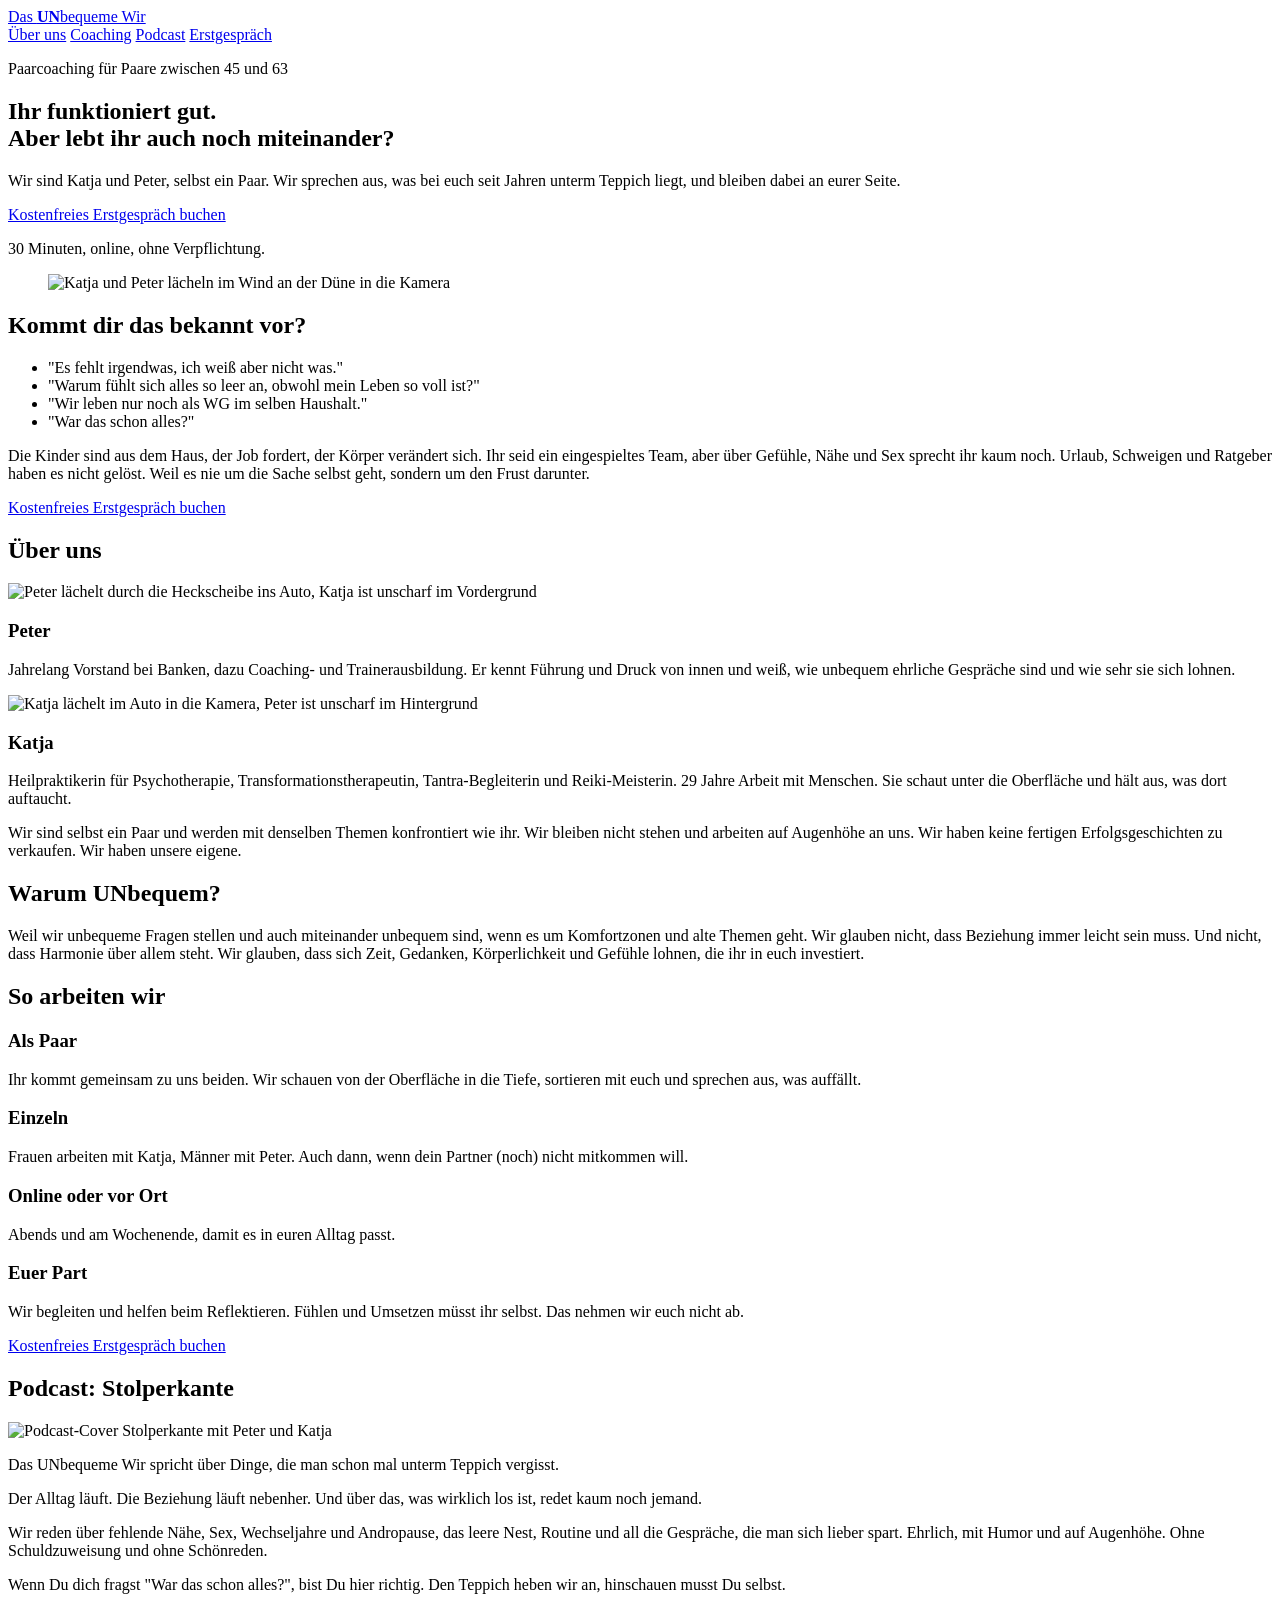
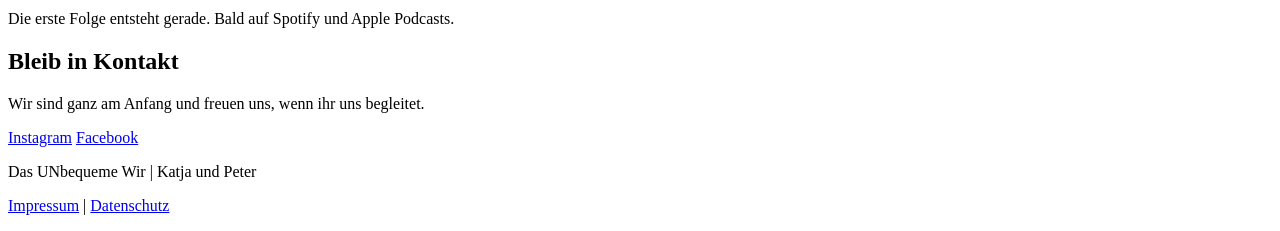
==== index.html @ f59c5ef7 "Add files via upload" ====
<!doctype html>
<html lang="de">
<head>
<meta charset="utf-8">
<meta name="viewport" content="width=device-width, initial-scale=1">
<title>Das UNbequeme Wir | Paarcoaching ab 45</title>
<meta name="description" content="Paarcoaching für Paare zwischen 45 und 63. Wir sind selbst ein Paar und sprechen aus, was sonst unterm Teppich bleibt. Kostenfreies Erstgespräch.">
<link rel="stylesheet" href="style.css">
</head>
<body>

<header class="top">
  <a class="logo" href="#">Das <b>UN</b>bequeme Wir</a>
  <nav>
    <a href="#ueber-uns">Über uns</a>
    <a href="#coaching">Coaching</a>
    <a href="#podcast">Podcast</a>
    <a class="btn small" href="https://zeeg.me/seelenrevolte/30min_gratis">Erstgespräch</a>
  </nav>
</header>

<main>

<section class="hero">
  <p class="kicker">Paarcoaching für Paare zwischen 45 und 63</p>
  <h1>Ihr funktioniert gut.<br>Aber lebt ihr auch noch miteinander?</h1>
  <p class="lead">Wir sind Katja und Peter, selbst ein Paar. Wir sprechen aus, was bei euch seit Jahren unterm Teppich liegt, und bleiben dabei an eurer Seite.</p>
  <a class="btn" href="https://zeeg.me/seelenrevolte/30min_gratis">Kostenfreies Erstgespräch buchen</a>
  <p class="small">30 Minuten, online, ohne Verpflichtung.</p>
  <figure class="foto wide">
    <img src="images/paar-strand.jpg" alt="Katja und Peter lächeln im Wind an der Düne in die Kamera" width="1600" height="1200">
  </figure>
</section>

<section class="band">
  <h2>Kommt dir das bekannt vor?</h2>
  <ul class="quotes">
    <li>"Es fehlt irgendwas, ich weiß aber nicht was."</li>
    <li>"Warum fühlt sich alles so leer an, obwohl mein Leben so voll ist?"</li>
    <li>"Wir leben nur noch als WG im selben Haushalt."</li>
    <li>"War das schon alles?"</li>
  </ul>
  <p class="center">Die Kinder sind aus dem Haus, der Job fordert, der Körper verändert sich. Ihr seid ein eingespieltes Team, aber über Gefühle, Nähe und Sex sprecht ihr kaum noch. Urlaub, Schweigen und Ratgeber haben es nicht gelöst. Weil es nie um die Sache selbst geht, sondern um den Frust darunter.</p>
  <p class="center"><a class="btn" href="https://zeeg.me/seelenrevolte/30min_gratis">Kostenfreies Erstgespräch buchen</a></p>
</section>

<section id="ueber-uns" class="wrap">
  <h2>Über uns</h2>
  <div class="two">
    <div>
      <img class="portrait" src="images/peter-auto.jpg" alt="Peter lächelt durch die Heckscheibe ins Auto, Katja ist unscharf im Vordergrund" width="1200" height="1600" loading="lazy">
      <h3>Peter</h3>
      <p>Jahrelang Vorstand bei Banken, dazu Coaching- und Trainerausbildung. Er kennt Führung und Druck von innen und weiß, wie unbequem ehrliche Gespräche sind und wie sehr sie sich lohnen.</p>
    </div>
    <div>
      <img class="portrait" src="images/katja-auto.jpg" alt="Katja lächelt im Auto in die Kamera, Peter ist unscharf im Hintergrund" width="1200" height="1600" loading="lazy">
      <h3>Katja</h3>
      <p>Heilpraktikerin für Psychotherapie, Transformationstherapeutin, Tantra-Begleiterin und Reiki-Meisterin. 29 Jahre Arbeit mit Menschen. Sie schaut unter die Oberfläche und hält aus, was dort auftaucht.</p>
    </div>
  </div>
  <p class="center">Wir sind selbst ein Paar und werden mit denselben Themen konfrontiert wie ihr. Wir bleiben nicht stehen und arbeiten auf Augenhöhe an uns. Wir haben keine fertigen Erfolgsgeschichten zu verkaufen. Wir haben unsere eigene.</p>
</section>

<section class="band">
  <h2>Warum UNbequem?</h2>
  <p class="center">Weil wir unbequeme Fragen stellen und auch miteinander unbequem sind, wenn es um Komfortzonen und alte Themen geht. Wir glauben nicht, dass Beziehung immer leicht sein muss. Und nicht, dass Harmonie über allem steht. Wir glauben, dass sich Zeit, Gedanken, Körperlichkeit und Gefühle lohnen, die ihr in euch investiert.</p>
</section>

<section id="coaching" class="wrap">
  <h2>So arbeiten wir</h2>
  <div class="grid">
    <div class="card"><h3>Als Paar</h3><p>Ihr kommt gemeinsam zu uns beiden. Wir schauen von der Oberfläche in die Tiefe, sortieren mit euch und sprechen aus, was auffällt.</p></div>
    <div class="card"><h3>Einzeln</h3><p>Frauen arbeiten mit Katja, Männer mit Peter. Auch dann, wenn dein Partner (noch) nicht mitkommen will.</p></div>
    <div class="card"><h3>Online oder vor Ort</h3><p>Abends und am Wochenende, damit es in euren Alltag passt.</p></div>
    <div class="card"><h3>Euer Part</h3><p>Wir begleiten und helfen beim Reflektieren. Fühlen und Umsetzen müsst ihr selbst. Das nehmen wir euch nicht ab.</p></div>
  </div>
  <p class="center"><a class="btn" href="https://zeeg.me/seelenrevolte/30min_gratis">Kostenfreies Erstgespräch buchen</a></p>
</section>

<section id="podcast" class="band">
  <h2>Podcast: Stolperkante</h2>
  <img class="cover" src="images/podcast-cover.jpg" alt="Podcast-Cover Stolperkante mit Peter und Katja" width="900" height="900" loading="lazy">
  <p class="center">Das UNbequeme Wir spricht über Dinge, die man schon mal unterm Teppich vergisst.</p>
  <p>Der Alltag läuft. Die Beziehung läuft nebenher. Und über das, was wirklich los ist, redet kaum noch jemand.</p>
  <p>Wir reden über fehlende Nähe, Sex, Wechseljahre und Andropause, das leere Nest, Routine und all die Gespräche, die man sich lieber spart. Ehrlich, mit Humor und auf Augenhöhe. Ohne Schuldzuweisung und ohne Schönreden.</p>
  <p>Wenn Du dich fragst "War das schon alles?", bist Du hier richtig. Den Teppich heben wir an, hinschauen musst Du selbst.</p>
  <p class="center small">Die erste Folge entsteht gerade. Bald auf Spotify und Apple Podcasts.</p>
</section>

<section class="wrap center">
  <h2>Bleib in Kontakt</h2>
  <p>Wir sind ganz am Anfang und freuen uns, wenn ihr uns begleitet.</p>
  <p><a class="btn ghost" href="https://www.instagram.com/dasunbequemewir">Instagram</a>
  <a class="btn ghost" href="https://www.facebook.com/people/Das-UNbequeme-Wir/61579432570109/">Facebook</a></p>
</section>

</main>

<footer>
  <p>Das UNbequeme Wir | Katja und Peter</p>
  <p><a href="impressum.html">Impressum</a> | <a href="datenschutz.html">Datenschutz</a></p>
</footer>

</body>
</html>
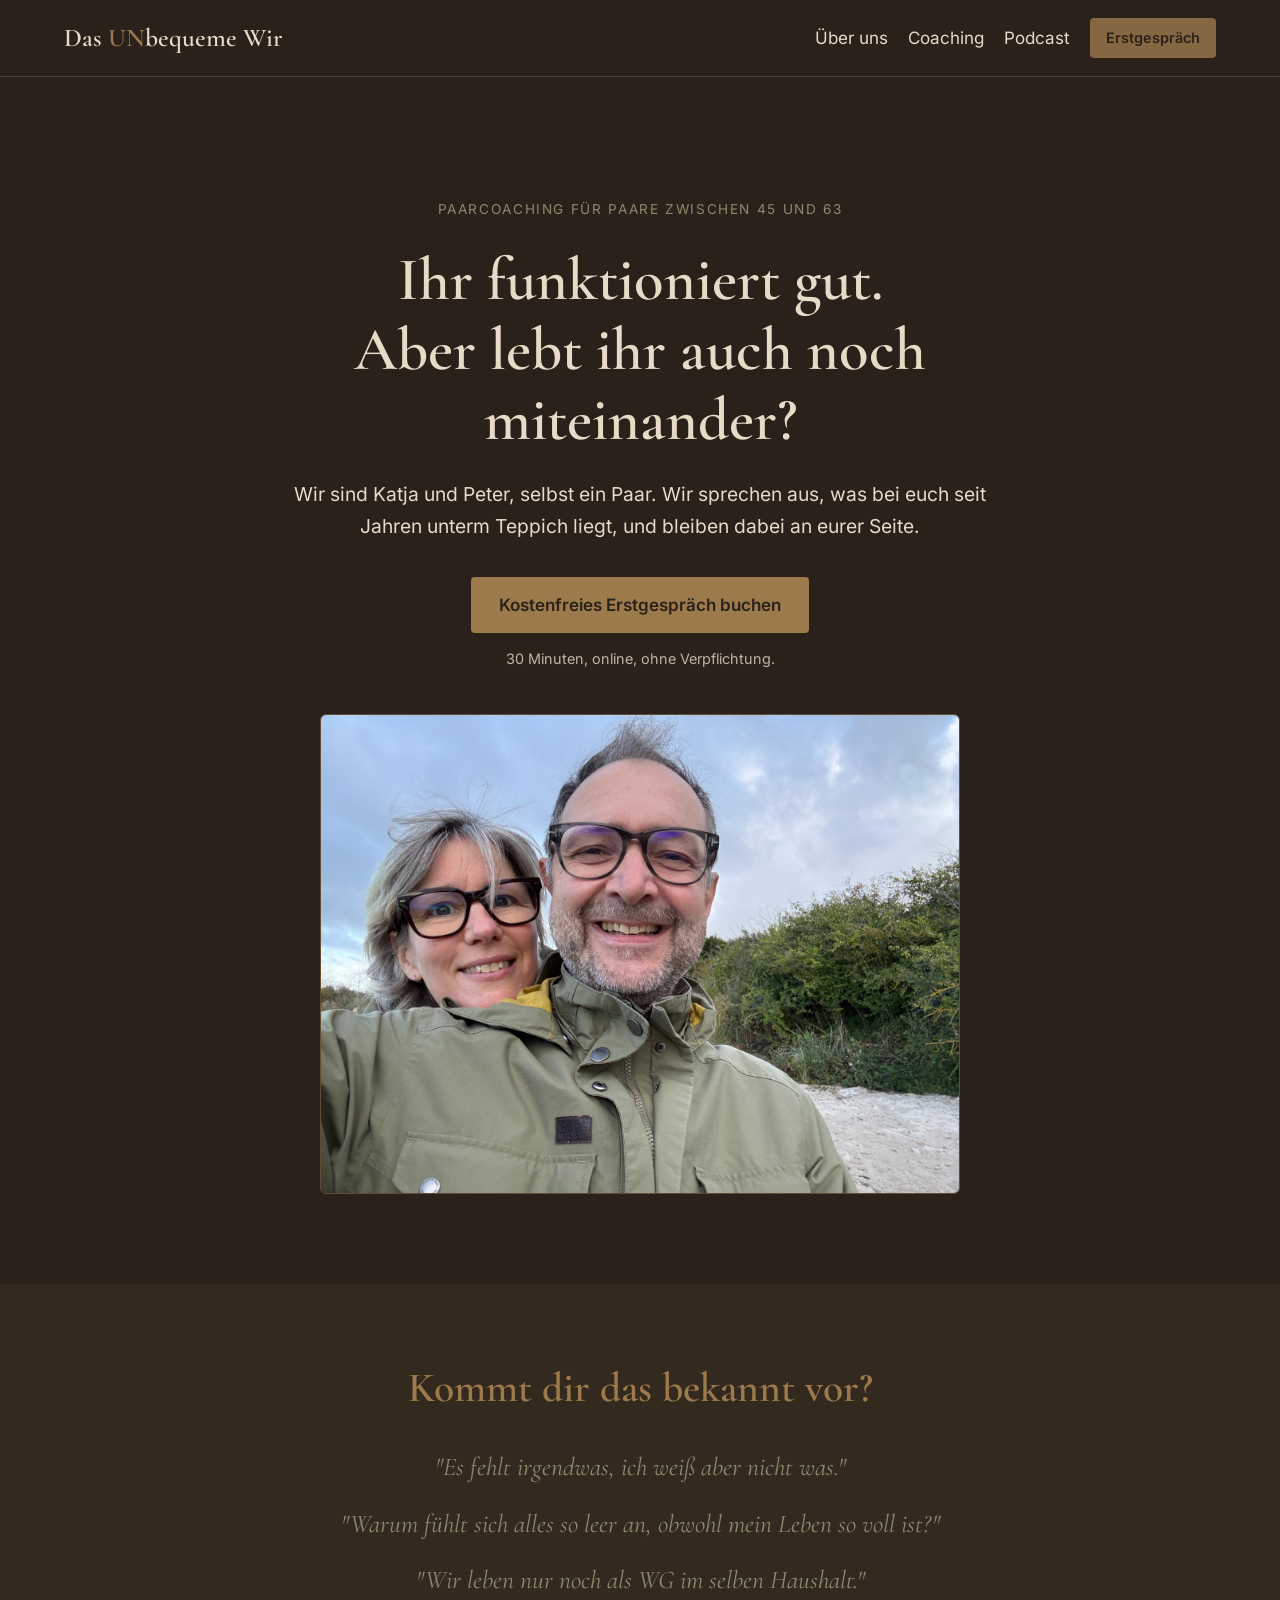
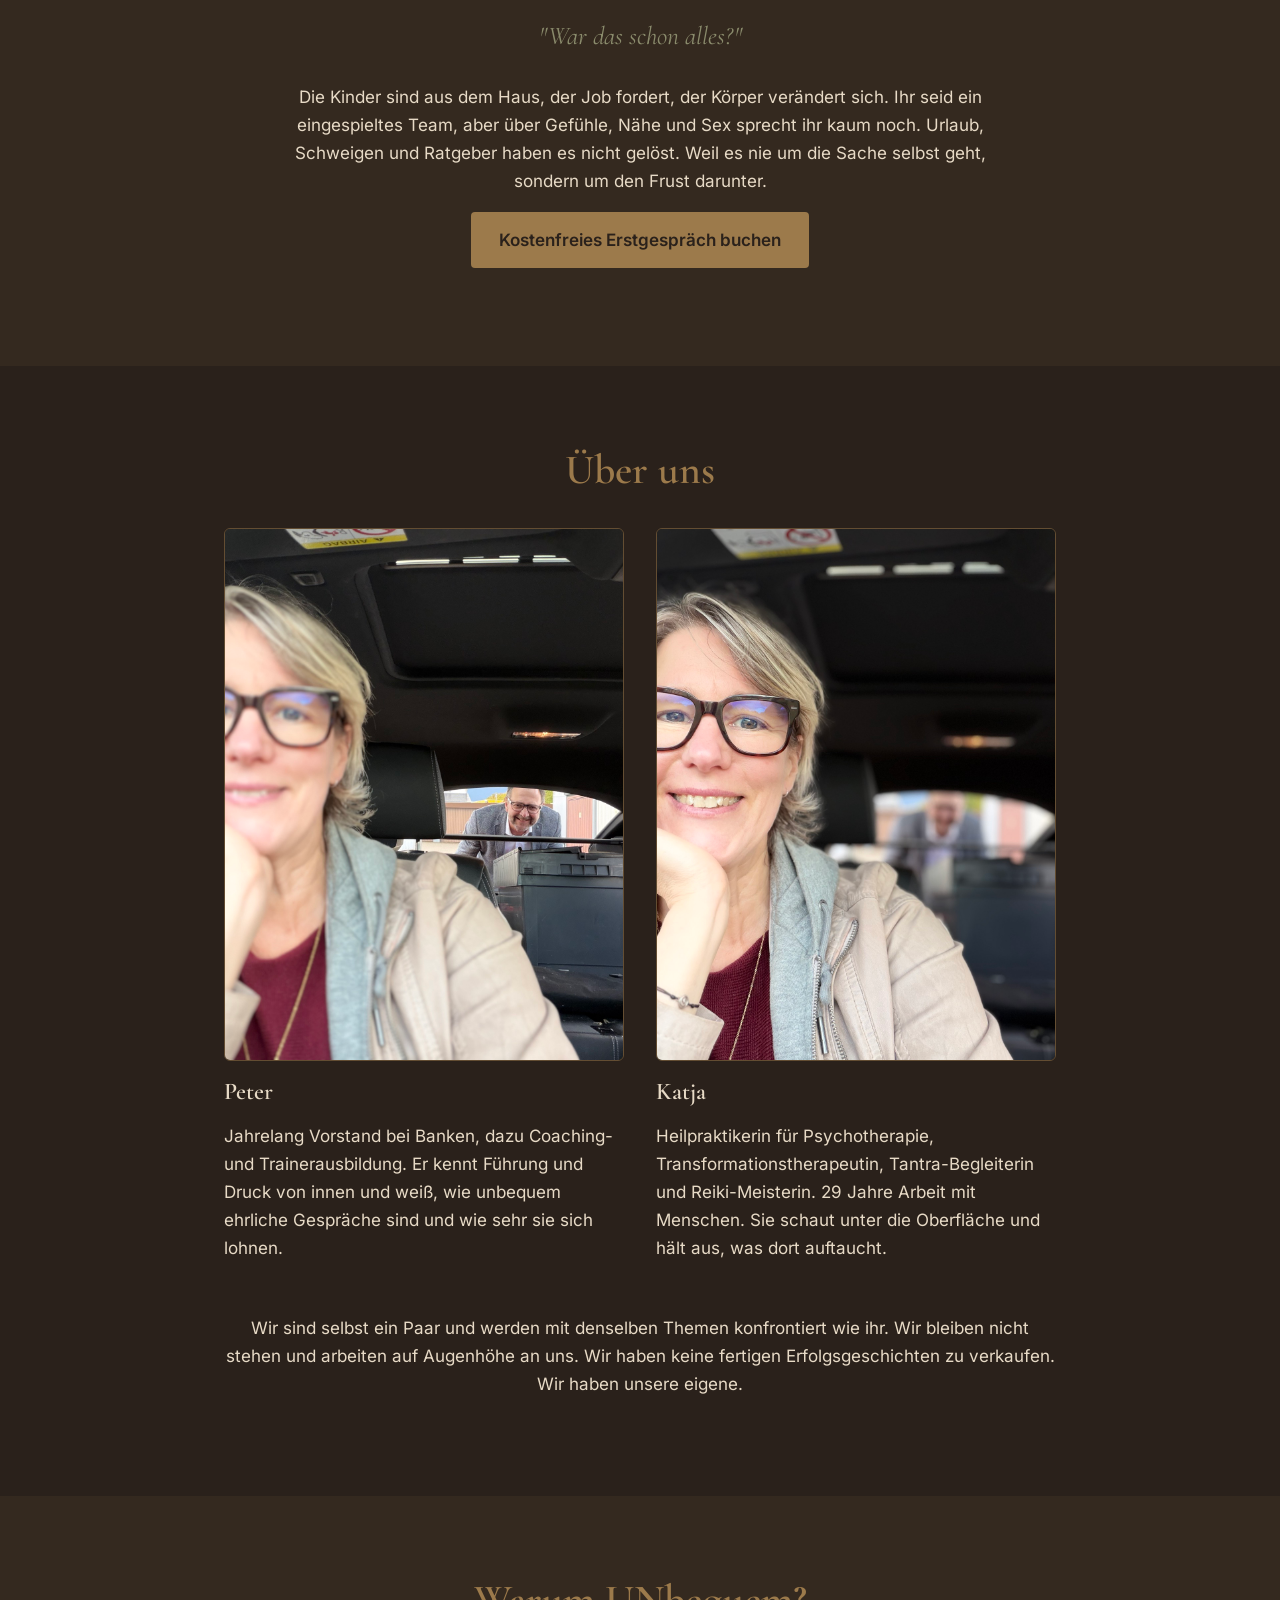
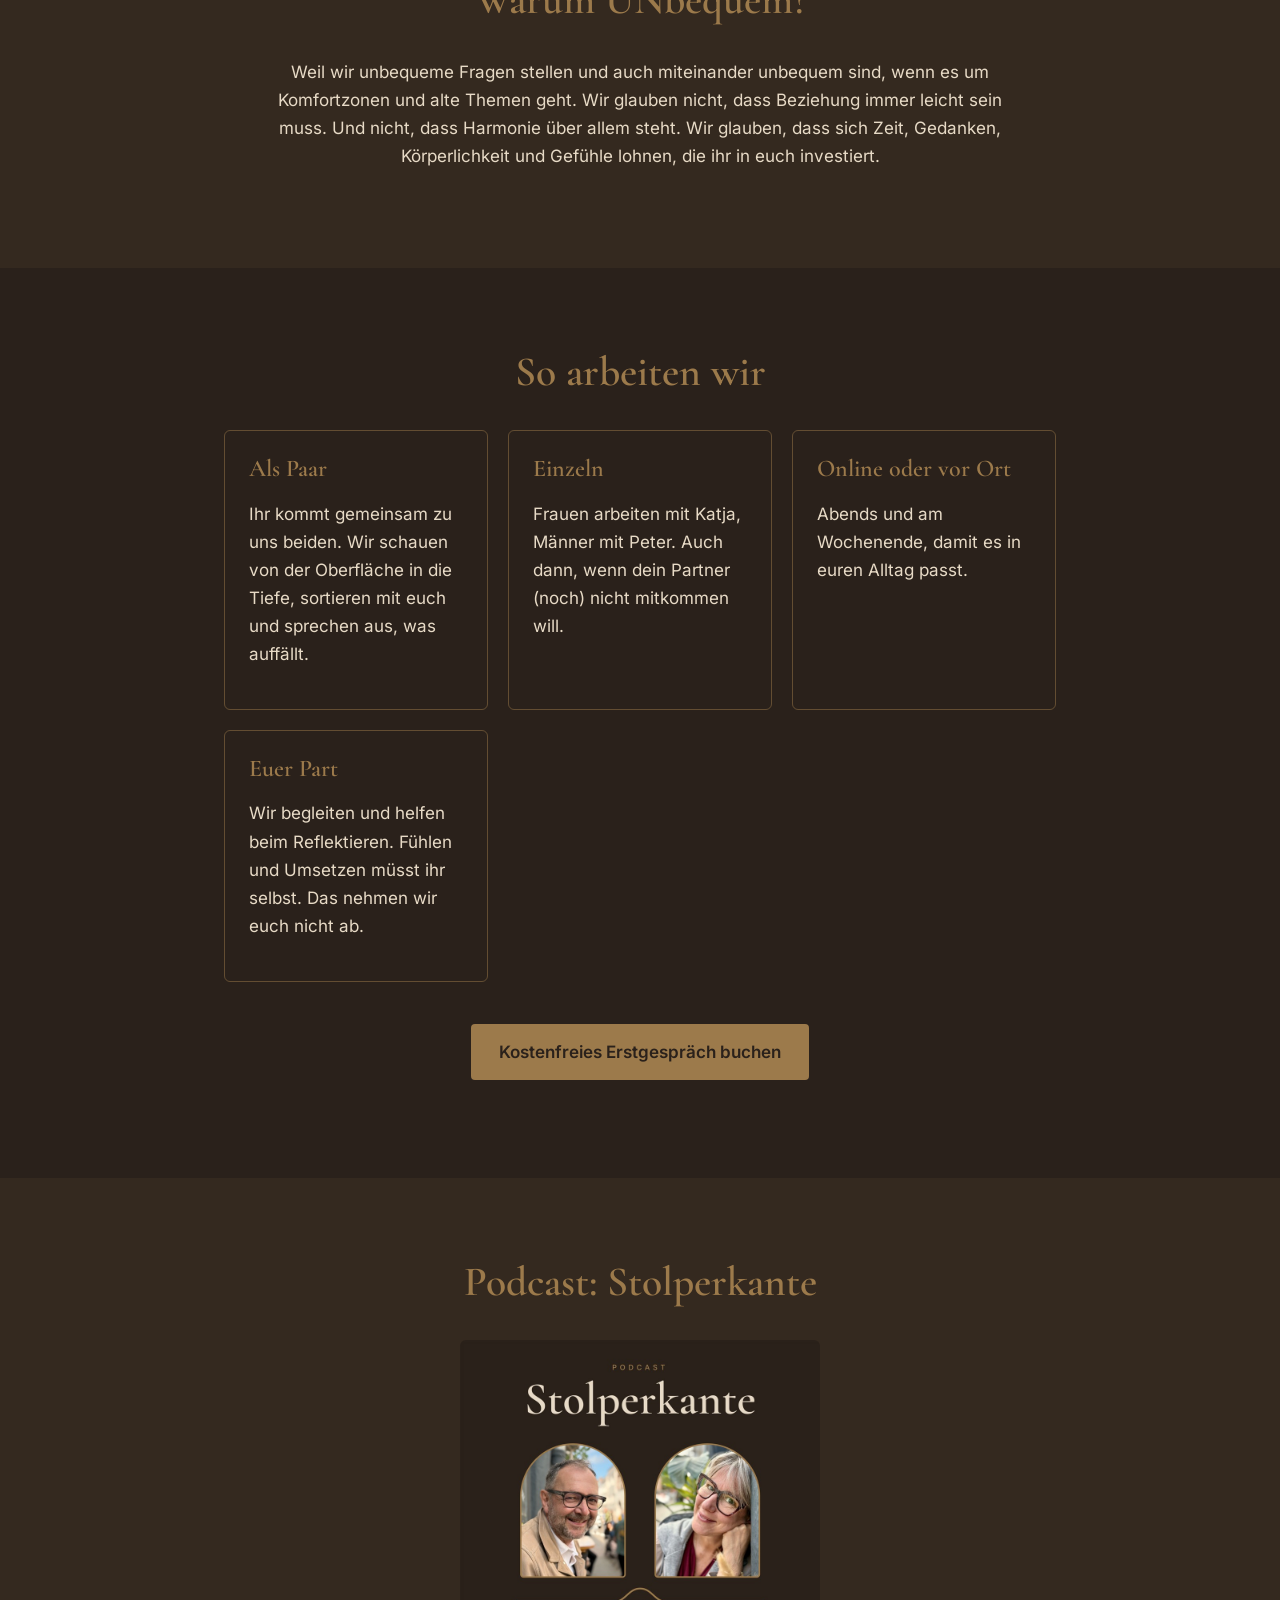
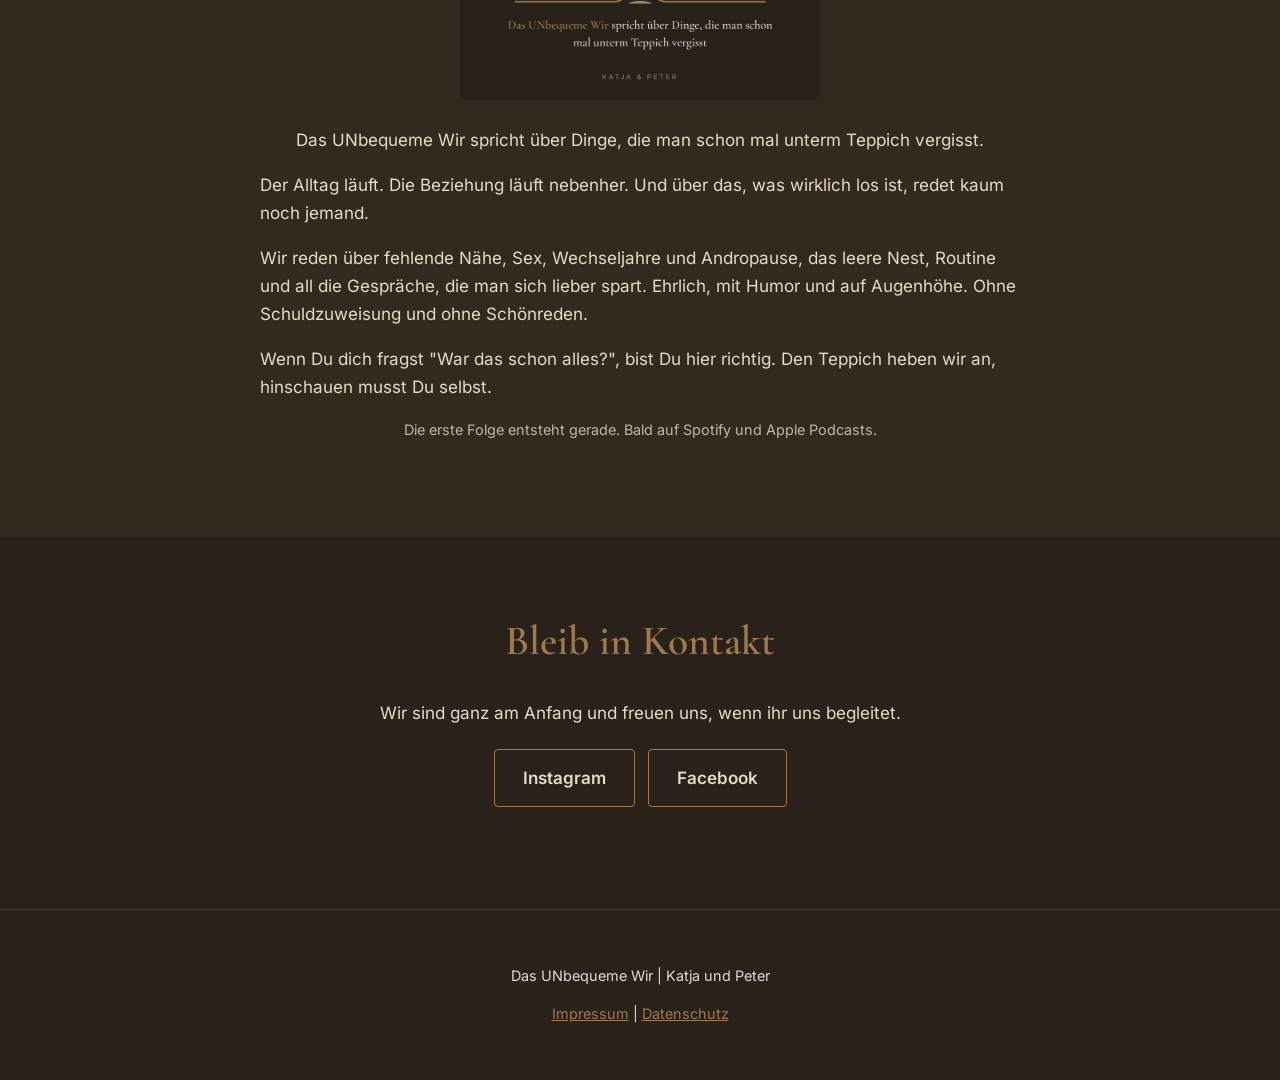
==== commit 8cceb935: "Add files via upload" ====
--- a/index.html
+++ b/index.html
@@ -1,105 +1,105 @@
-<!doctype html>
-<html lang="de">
-<head>
-<meta charset="utf-8">
-<meta name="viewport" content="width=device-width, initial-scale=1">
-<title>Das UNbequeme Wir | Paarcoaching ab 45</title>
-<meta name="description" content="Paarcoaching für Paare zwischen 45 und 63. Wir sind selbst ein Paar und sprechen aus, was sonst unterm Teppich bleibt. Kostenfreies Erstgespräch.">
-<link rel="stylesheet" href="style.css">
-</head>
-<body>
-
-<header class="top">
-  <a class="logo" href="#">Das <b>UN</b>bequeme Wir</a>
-  <nav>
-    <a href="#ueber-uns">Über uns</a>
-    <a href="#coaching">Coaching</a>
-    <a href="#podcast">Podcast</a>
-    <a class="btn small" href="https://zeeg.me/seelenrevolte/30min_gratis">Erstgespräch</a>
-  </nav>
-</header>
-
-<main>
-
-<section class="hero">
-  <p class="kicker">Paarcoaching für Paare zwischen 45 und 63</p>
-  <h1>Ihr funktioniert gut.<br>Aber lebt ihr auch noch miteinander?</h1>
-  <p class="lead">Wir sind Katja und Peter, selbst ein Paar. Wir sprechen aus, was bei euch seit Jahren unterm Teppich liegt, und bleiben dabei an eurer Seite.</p>
-  <a class="btn" href="https://zeeg.me/seelenrevolte/30min_gratis">Kostenfreies Erstgespräch buchen</a>
-  <p class="small">30 Minuten, online, ohne Verpflichtung.</p>
-  <figure class="foto wide">
-    <img src="images/paar-strand.jpg" alt="Katja und Peter lächeln im Wind an der Düne in die Kamera" width="1600" height="1200">
-  </figure>
-</section>
-
-<section class="band">
-  <h2>Kommt dir das bekannt vor?</h2>
-  <ul class="quotes">
-    <li>"Es fehlt irgendwas, ich weiß aber nicht was."</li>
-    <li>"Warum fühlt sich alles so leer an, obwohl mein Leben so voll ist?"</li>
-    <li>"Wir leben nur noch als WG im selben Haushalt."</li>
-    <li>"War das schon alles?"</li>
-  </ul>
-  <p class="center">Die Kinder sind aus dem Haus, der Job fordert, der Körper verändert sich. Ihr seid ein eingespieltes Team, aber über Gefühle, Nähe und Sex sprecht ihr kaum noch. Urlaub, Schweigen und Ratgeber haben es nicht gelöst. Weil es nie um die Sache selbst geht, sondern um den Frust darunter.</p>
-  <p class="center"><a class="btn" href="https://zeeg.me/seelenrevolte/30min_gratis">Kostenfreies Erstgespräch buchen</a></p>
-</section>
-
-<section id="ueber-uns" class="wrap">
-  <h2>Über uns</h2>
-  <div class="two">
-    <div>
-      <img class="portrait" src="images/peter-auto.jpg" alt="Peter lächelt durch die Heckscheibe ins Auto, Katja ist unscharf im Vordergrund" width="1200" height="1600" loading="lazy">
-      <h3>Peter</h3>
-      <p>Jahrelang Vorstand bei Banken, dazu Coaching- und Trainerausbildung. Er kennt Führung und Druck von innen und weiß, wie unbequem ehrliche Gespräche sind und wie sehr sie sich lohnen.</p>
-    </div>
-    <div>
-      <img class="portrait" src="images/katja-auto.jpg" alt="Katja lächelt im Auto in die Kamera, Peter ist unscharf im Hintergrund" width="1200" height="1600" loading="lazy">
-      <h3>Katja</h3>
-      <p>Heilpraktikerin für Psychotherapie, Transformationstherapeutin, Tantra-Begleiterin und Reiki-Meisterin. 29 Jahre Arbeit mit Menschen. Sie schaut unter die Oberfläche und hält aus, was dort auftaucht.</p>
-    </div>
-  </div>
-  <p class="center">Wir sind selbst ein Paar und werden mit denselben Themen konfrontiert wie ihr. Wir bleiben nicht stehen und arbeiten auf Augenhöhe an uns. Wir haben keine fertigen Erfolgsgeschichten zu verkaufen. Wir haben unsere eigene.</p>
-</section>
-
-<section class="band">
-  <h2>Warum UNbequem?</h2>
-  <p class="center">Weil wir unbequeme Fragen stellen und auch miteinander unbequem sind, wenn es um Komfortzonen und alte Themen geht. Wir glauben nicht, dass Beziehung immer leicht sein muss. Und nicht, dass Harmonie über allem steht. Wir glauben, dass sich Zeit, Gedanken, Körperlichkeit und Gefühle lohnen, die ihr in euch investiert.</p>
-</section>
-
-<section id="coaching" class="wrap">
-  <h2>So arbeiten wir</h2>
-  <div class="grid">
-    <div class="card"><h3>Als Paar</h3><p>Ihr kommt gemeinsam zu uns beiden. Wir schauen von der Oberfläche in die Tiefe, sortieren mit euch und sprechen aus, was auffällt.</p></div>
-    <div class="card"><h3>Einzeln</h3><p>Frauen arbeiten mit Katja, Männer mit Peter. Auch dann, wenn dein Partner (noch) nicht mitkommen will.</p></div>
-    <div class="card"><h3>Online oder vor Ort</h3><p>Abends und am Wochenende, damit es in euren Alltag passt.</p></div>
-    <div class="card"><h3>Euer Part</h3><p>Wir begleiten und helfen beim Reflektieren. Fühlen und Umsetzen müsst ihr selbst. Das nehmen wir euch nicht ab.</p></div>
-  </div>
-  <p class="center"><a class="btn" href="https://zeeg.me/seelenrevolte/30min_gratis">Kostenfreies Erstgespräch buchen</a></p>
-</section>
-
-<section id="podcast" class="band">
-  <h2>Podcast: Stolperkante</h2>
-  <img class="cover" src="images/podcast-cover.jpg" alt="Podcast-Cover Stolperkante mit Peter und Katja" width="900" height="900" loading="lazy">
-  <p class="center">Das UNbequeme Wir spricht über Dinge, die man schon mal unterm Teppich vergisst.</p>
-  <p>Der Alltag läuft. Die Beziehung läuft nebenher. Und über das, was wirklich los ist, redet kaum noch jemand.</p>
-  <p>Wir reden über fehlende Nähe, Sex, Wechseljahre und Andropause, das leere Nest, Routine und all die Gespräche, die man sich lieber spart. Ehrlich, mit Humor und auf Augenhöhe. Ohne Schuldzuweisung und ohne Schönreden.</p>
-  <p>Wenn Du dich fragst "War das schon alles?", bist Du hier richtig. Den Teppich heben wir an, hinschauen musst Du selbst.</p>
-  <p class="center small">Die erste Folge entsteht gerade. Bald auf Spotify und Apple Podcasts.</p>
-</section>
-
-<section class="wrap center">
-  <h2>Bleib in Kontakt</h2>
-  <p>Wir sind ganz am Anfang und freuen uns, wenn ihr uns begleitet.</p>
-  <p><a class="btn ghost" href="https://www.instagram.com/dasunbequemewir">Instagram</a>
-  <a class="btn ghost" href="https://www.facebook.com/people/Das-UNbequeme-Wir/61579432570109/">Facebook</a></p>
-</section>
-
-</main>
-
-<footer>
-  <p>Das UNbequeme Wir | Katja und Peter</p>
-  <p><a href="impressum.html">Impressum</a> | <a href="datenschutz.html">Datenschutz</a></p>
-</footer>
-
-</body>
-</html>
+<!doctype html>
+<html lang="de">
+<head>
+<meta charset="utf-8">
+<meta name="viewport" content="width=device-width, initial-scale=1">
+<title>Das UNbequeme Wir | Paarcoaching ab 45</title>
+<meta name="description" content="Paarcoaching für Paare zwischen 45 und 63. Wir sind selbst ein Paar und sprechen aus, was sonst unterm Teppich bleibt. Kostenfreies Erstgespräch.">
+<link rel="stylesheet" href="style.css">
+</head>
+<body>
+
+<header class="top">
+  <a class="logo" href="#">Das <b>UN</b>bequeme Wir</a>
+  <nav>
+    <a href="#ueber-uns">Über uns</a>
+    <a href="#coaching">Coaching</a>
+    <a href="#podcast">Podcast</a>
+    <a class="btn small" href="https://zeeg.me/seelenrevolte/30min_gratis">Erstgespräch</a>
+  </nav>
+</header>
+
+<main>
+
+<section class="hero">
+  <p class="kicker">Paarcoaching für Paare zwischen 45 und 63</p>
+  <h1>Ihr funktioniert gut.<br>Aber lebt ihr auch noch miteinander?</h1>
+  <p class="lead">Wir sind Katja und Peter, selbst ein Paar. Wir sprechen aus, was bei euch seit Jahren unterm Teppich liegt, und bleiben dabei an eurer Seite.</p>
+  <a class="btn" href="https://zeeg.me/seelenrevolte/30min_gratis">Kostenfreies Erstgespräch buchen</a>
+  <p class="small">30 Minuten, online, ohne Verpflichtung.</p>
+  <figure class="foto wide">
+    <img src="paar-strand.jpg" alt="Katja und Peter lächeln im Wind an der Düne in die Kamera" width="1600" height="1200">
+  </figure>
+</section>
+
+<section class="band">
+  <h2>Kommt dir das bekannt vor?</h2>
+  <ul class="quotes">
+    <li>"Es fehlt irgendwas, ich weiß aber nicht was."</li>
+    <li>"Warum fühlt sich alles so leer an, obwohl mein Leben so voll ist?"</li>
+    <li>"Wir leben nur noch als WG im selben Haushalt."</li>
+    <li>"War das schon alles?"</li>
+  </ul>
+  <p class="center">Die Kinder sind aus dem Haus, der Job fordert, der Körper verändert sich. Ihr seid ein eingespieltes Team, aber über Gefühle, Nähe und Sex sprecht ihr kaum noch. Urlaub, Schweigen und Ratgeber haben es nicht gelöst. Weil es nie um die Sache selbst geht, sondern um den Frust darunter.</p>
+  <p class="center"><a class="btn" href="https://zeeg.me/seelenrevolte/30min_gratis">Kostenfreies Erstgespräch buchen</a></p>
+</section>
+
+<section id="ueber-uns" class="wrap">
+  <h2>Über uns</h2>
+  <div class="two">
+    <div>
+      <img class="portrait" src="peter-auto.jpg" alt="Peter lächelt durch die Heckscheibe ins Auto, Katja ist unscharf im Vordergrund" width="1200" height="1600" loading="lazy">
+      <h3>Peter</h3>
+      <p>Jahrelang Vorstand bei Banken, dazu Coaching- und Trainerausbildung. Er kennt Führung und Druck von innen und weiß, wie unbequem ehrliche Gespräche sind und wie sehr sie sich lohnen.</p>
+    </div>
+    <div>
+      <img class="portrait" src="katja-auto.jpg" alt="Katja lächelt im Auto in die Kamera, Peter ist unscharf im Hintergrund" width="1200" height="1600" loading="lazy">
+      <h3>Katja</h3>
+      <p>Heilpraktikerin für Psychotherapie, Transformationstherapeutin, Tantra-Begleiterin und Reiki-Meisterin. 29 Jahre Arbeit mit Menschen. Sie schaut unter die Oberfläche und hält aus, was dort auftaucht.</p>
+    </div>
+  </div>
+  <p class="center">Wir sind selbst ein Paar und werden mit denselben Themen konfrontiert wie ihr. Wir bleiben nicht stehen und arbeiten auf Augenhöhe an uns. Wir haben keine fertigen Erfolgsgeschichten zu verkaufen. Wir haben unsere eigene.</p>
+</section>
+
+<section class="band">
+  <h2>Warum UNbequem?</h2>
+  <p class="center">Weil wir unbequeme Fragen stellen und auch miteinander unbequem sind, wenn es um Komfortzonen und alte Themen geht. Wir glauben nicht, dass Beziehung immer leicht sein muss. Und nicht, dass Harmonie über allem steht. Wir glauben, dass sich Zeit, Gedanken, Körperlichkeit und Gefühle lohnen, die ihr in euch investiert.</p>
+</section>
+
+<section id="coaching" class="wrap">
+  <h2>So arbeiten wir</h2>
+  <div class="grid">
+    <div class="card"><h3>Als Paar</h3><p>Ihr kommt gemeinsam zu uns beiden. Wir schauen von der Oberfläche in die Tiefe, sortieren mit euch und sprechen aus, was auffällt.</p></div>
+    <div class="card"><h3>Einzeln</h3><p>Frauen arbeiten mit Katja, Männer mit Peter. Auch dann, wenn dein Partner (noch) nicht mitkommen will.</p></div>
+    <div class="card"><h3>Online oder vor Ort</h3><p>Abends und am Wochenende, damit es in euren Alltag passt.</p></div>
+    <div class="card"><h3>Euer Part</h3><p>Wir begleiten und helfen beim Reflektieren. Fühlen und Umsetzen müsst ihr selbst. Das nehmen wir euch nicht ab.</p></div>
+  </div>
+  <p class="center"><a class="btn" href="https://zeeg.me/seelenrevolte/30min_gratis">Kostenfreies Erstgespräch buchen</a></p>
+</section>
+
+<section id="podcast" class="band">
+  <h2>Podcast: Stolperkante</h2>
+  <img class="cover" src="podcast-cover.jpg" alt="Podcast-Cover Stolperkante mit Peter und Katja" width="900" height="900" loading="lazy">
+  <p class="center">Das UNbequeme Wir spricht über Dinge, die man schon mal unterm Teppich vergisst.</p>
+  <p>Der Alltag läuft. Die Beziehung läuft nebenher. Und über das, was wirklich los ist, redet kaum noch jemand.</p>
+  <p>Wir reden über fehlende Nähe, Sex, Wechseljahre und Andropause, das leere Nest, Routine und all die Gespräche, die man sich lieber spart. Ehrlich, mit Humor und auf Augenhöhe. Ohne Schuldzuweisung und ohne Schönreden.</p>
+  <p>Wenn Du dich fragst "War das schon alles?", bist Du hier richtig. Den Teppich heben wir an, hinschauen musst Du selbst.</p>
+  <p class="center small">Die erste Folge entsteht gerade. Bald auf Spotify und Apple Podcasts.</p>
+</section>
+
+<section class="wrap center">
+  <h2>Bleib in Kontakt</h2>
+  <p>Wir sind ganz am Anfang und freuen uns, wenn ihr uns begleitet.</p>
+  <p><a class="btn ghost" href="https://www.instagram.com/dasunbequemewir">Instagram</a>
+  <a class="btn ghost" href="https://www.facebook.com/people/Das-UNbequeme-Wir/61579432570109/">Facebook</a></p>
+</section>
+
+</main>
+
+<footer>
+  <p>Das UNbequeme Wir | Katja und Peter</p>
+  <p><a href="impressum.html">Impressum</a> | <a href="datenschutz.html">Datenschutz</a></p>
+</footer>
+
+</body>
+</html>
--- a/style.css
+++ b/style.css
@@ -0,0 +1,45 @@
+@font-face{font-family:"Cormorant Garamond";font-weight:600;font-style:normal;font-display:swap;src:url(cormorant-garamond-latin-600-normal.woff2) format("woff2")}
+@font-face{font-family:"Cormorant Garamond";font-weight:400;font-style:italic;font-display:swap;src:url(cormorant-garamond-latin-400-italic.woff2) format("woff2")}
+@font-face{font-family:Inter;font-weight:400;font-style:normal;font-display:swap;src:url(inter-latin-400-normal.woff2) format("woff2")}
+@font-face{font-family:Inter;font-weight:600;font-style:normal;font-display:swap;src:url(inter-latin-600-normal.woff2) format("woff2")}
+:root{--espresso:#2A211B;--bronze:#9C7A4B;--salbei:#8A8B6C;--sand:#E7DAC6}
+*{box-sizing:border-box}
+html{scroll-behavior:smooth}
+body{margin:0;background:var(--espresso);color:var(--sand);font-family:Inter,system-ui,-apple-system,"Segoe UI",sans-serif;line-height:1.65;font-size:17px}
+h1,h2,h3,.logo{font-family:"Cormorant Garamond",Garamond,Georgia,serif;font-weight:600;line-height:1.15}
+h1{font-size:clamp(2.2rem,6vw,3.8rem);margin:.4em 0}
+h2{font-size:clamp(1.8rem,4vw,2.6rem);color:var(--bronze);text-align:center;margin:0 0 .8em}
+h3{font-size:1.5rem;color:var(--sand);margin:0 0 .3em}
+a{color:var(--bronze)}
+.top{display:flex;justify-content:space-between;align-items:center;flex-wrap:wrap;gap:12px;padding:18px 5vw;border-bottom:1px solid rgba(231,218,198,.15)}
+.logo{font-size:1.6rem;text-decoration:none;color:var(--sand)}
+.logo b{color:var(--bronze)}
+nav{display:flex;gap:20px;align-items:center;flex-wrap:wrap}
+nav a{text-decoration:none;color:var(--sand)}
+.btn{display:inline-block;background:var(--bronze);color:var(--espresso);padding:14px 28px;border-radius:4px;text-decoration:none;font-weight:600}
+.btn:hover{background:var(--sand)}
+.btn.small{padding:8px 16px;color:var(--espresso)}
+.btn.ghost{background:none;border:1px solid var(--bronze);color:var(--sand);margin:4px}
+.btn.ghost:hover{background:var(--bronze);color:var(--espresso)}
+.hero{text-align:center;padding:12vh 5vw 10vh;max-width:860px;margin:0 auto}
+.kicker{color:var(--salbei);letter-spacing:.12em;text-transform:uppercase;font-size:.85rem}
+.lead{font-size:1.2rem;margin:1.2em auto 1.8em}
+.small{font-size:.9rem;opacity:.8}
+.wrap{max-width:960px;margin:0 auto;padding:9vh 5vw}
+.band{background:#34291f;padding:9vh 5vw}
+.band>*{max-width:760px;margin-left:auto;margin-right:auto}
+.center{text-align:center}
+.quotes{list-style:none;padding:0;margin:0 auto 1.5em;display:grid;gap:14px}
+.quotes li{font-family:"Cormorant Garamond",Georgia,serif;font-size:1.6rem;font-style:italic;color:var(--salbei);text-align:center}
+.two{display:grid;grid-template-columns:1fr 1fr;gap:32px;margin-bottom:2em}
+.foto{margin:0 auto 2.5em;max-width:420px}
+.hero .foto{margin:2.5em auto 0;max-width:640px}
+.foto.wide{margin-top:2.5em}
+.portrait{width:100%;height:auto;display:block;border-radius:6px;margin:0 0 1em;border:1px solid rgba(156,122,75,.5)}
+.cover{display:block;width:100%;max-width:360px;height:auto;margin:0 auto 1.5em;border-radius:6px}
+.foto img{width:100%;height:auto;display:block;border-radius:6px;border:1px solid rgba(156,122,75,.5)}
+.grid{display:grid;grid-template-columns:repeat(auto-fit,minmax(220px,1fr));gap:20px;margin-bottom:2.5em}
+.card{border:1px solid rgba(156,122,75,.5);border-radius:6px;padding:24px}
+.card h3{color:var(--bronze)}
+footer{text-align:center;padding:40px 5vw;border-top:1px solid rgba(231,218,198,.15);font-size:.9rem}
+@media(max-width:700px){.two{grid-template-columns:1fr}}
